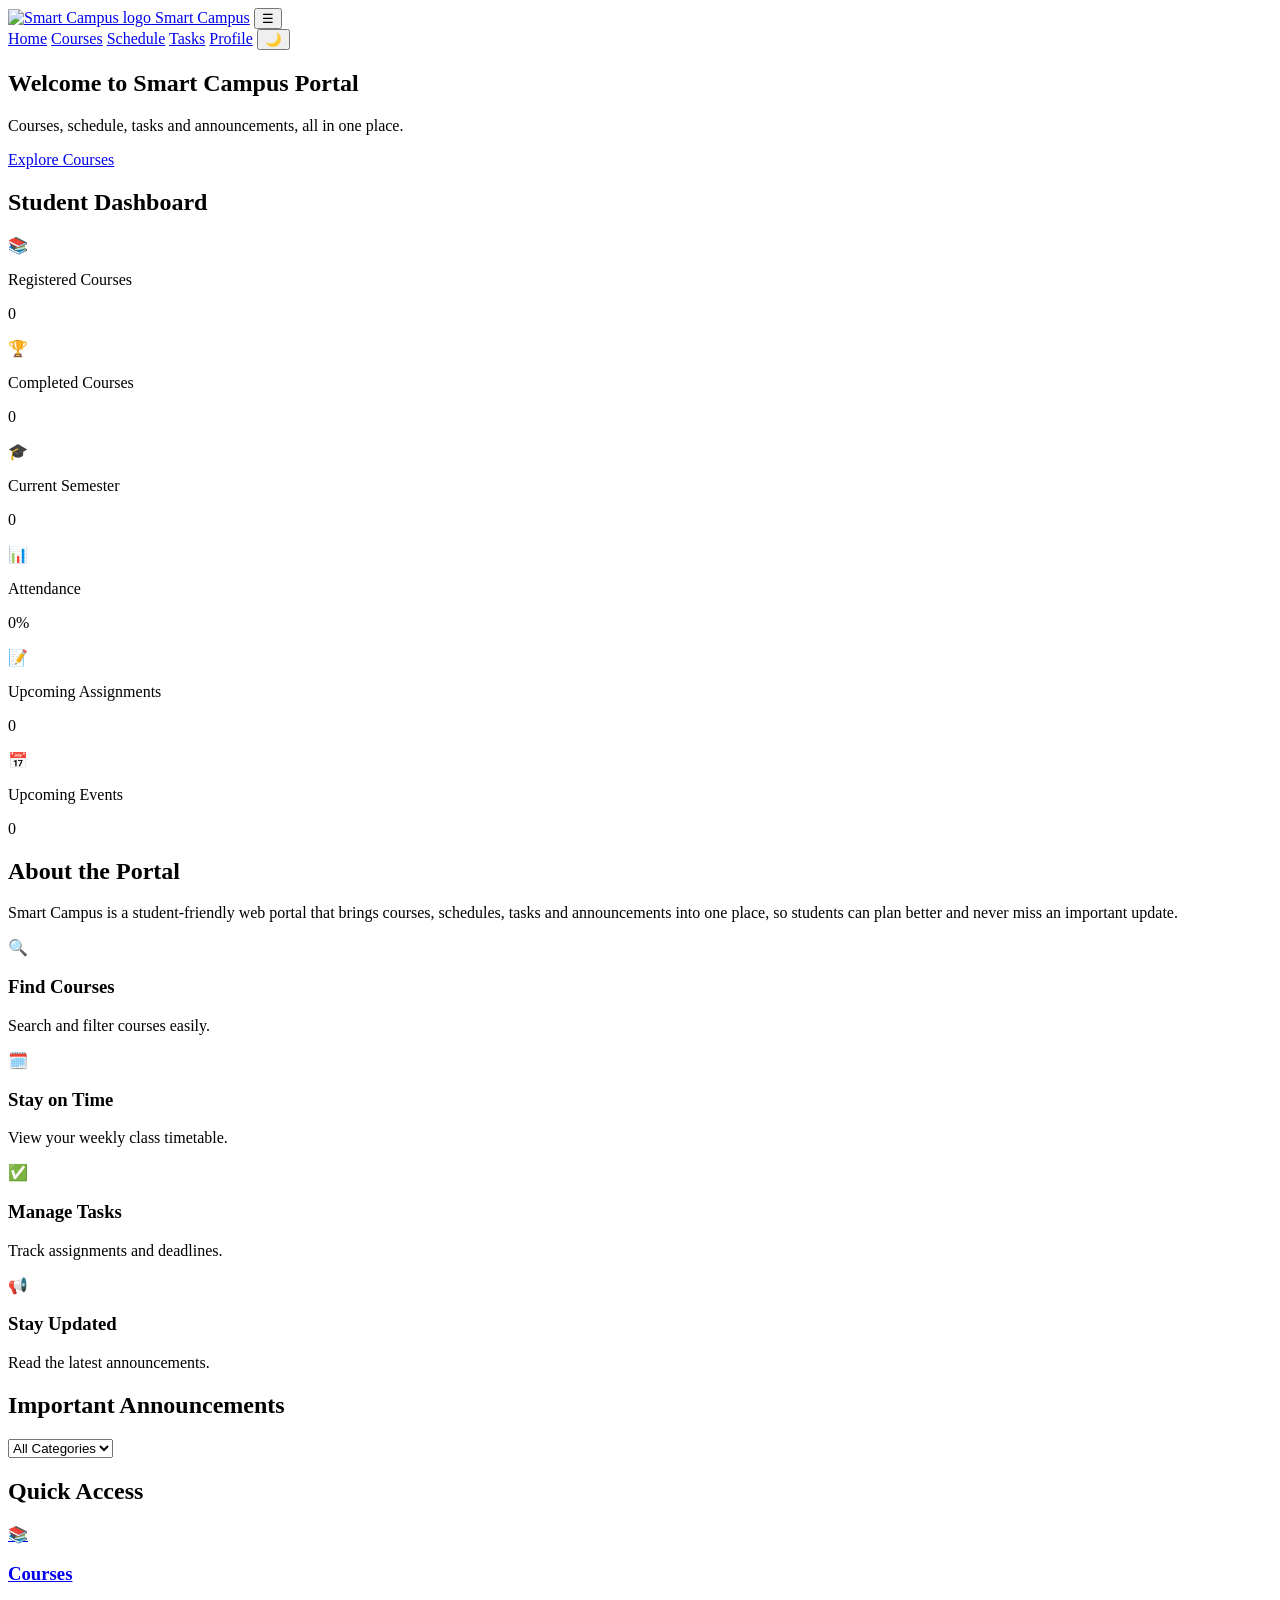
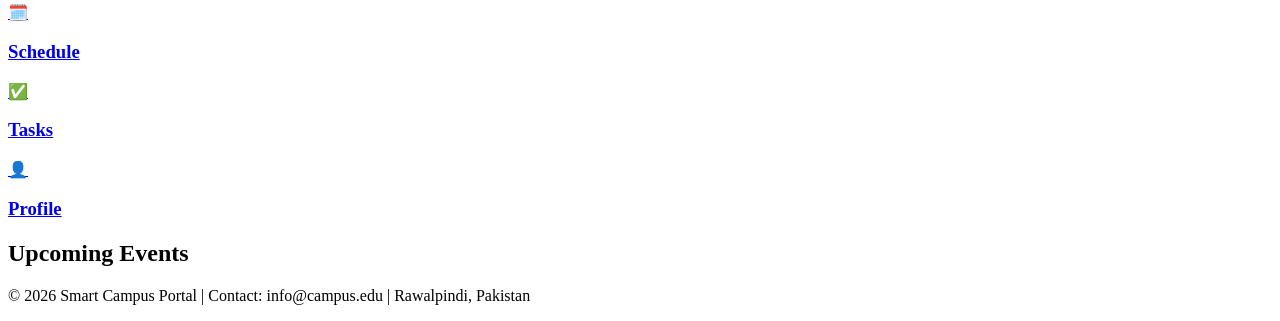
==== index.html @ 22254502 "Add files via upload" ====
<!DOCTYPE html>
<html lang="en">
<head>
  <meta charset="UTF-8">
  <meta name="viewport" content="width=device-width, initial-scale=1.0">
  <title>Smart Campus Student Portal</title>
  <link rel="stylesheet" href="css/style.css">
</head>
<body>

  <header class="site-header">
    <div class="container header-inner">
      <a href="index.html" class="logo"><img src="images/logo.svg" alt="Smart Campus logo"> Smart Campus</a>
      <button class="menu-toggle" id="menuToggle" aria-label="Toggle menu">☰</button>
      <nav class="nav" id="mainNav">
        <a href="index.html" class="active">Home</a>
        <a href="courses.html">Courses</a>
        <a href="schedule.html">Schedule</a>
        <a href="tasks.html">Tasks</a>
        <a href="profile.html">Profile</a>
        <button id="themeToggle" class="theme-btn">🌙</button>
      </nav>
    </div>
  </header>

  <main>
    <!-- Hero -->
    <section class="hero">
      <div class="shape s1"></div>
      <div class="shape s2"></div>
      <div class="shape s3"></div>
      <div class="shape s4"></div>
      <div class="container hero-content">
        <h1>Welcome to Smart Campus Portal</h1>
        <p>Courses, schedule, tasks and announcements, all in one place.</p>
        <a href="courses.html" class="btn">Explore Courses</a>
      </div>
    </section>

    <!-- Student Dashboard -->
    <section class="container section">
      <h2>Student Dashboard</h2>

      <!-- Registered student ka banner (JS se bharega) -->
      <div id="studentBanner"></div>

      <div class="grid dashboard-grid">
        <div class="card dashboard-card c1">
          <div class="dash-icon">📚</div>
          <p class="dash-label">Registered Courses</p>
          <p class="dash-number" id="dashRegistered">0</p>
        </div>
        <div class="card dashboard-card c2">
          <div class="dash-icon">🏆</div>
          <p class="dash-label">Completed Courses</p>
          <p class="dash-number" id="dashCompleted">0</p>
        </div>
        <div class="card dashboard-card c3">
          <div class="dash-icon">🎓</div>
          <p class="dash-label">Current Semester</p>
          <p class="dash-number" id="dashSemester">0</p>
        </div>
        <div class="card dashboard-card c4">
          <div class="dash-icon">📊</div>
          <p class="dash-label">Attendance</p>
          <p class="dash-number" id="dashAttendance">0%</p>
          <small id="dashAttendanceNote" class="muted"></small>
        </div>
        <div class="card dashboard-card c5">
          <div class="dash-icon">📝</div>
          <p class="dash-label">Upcoming Assignments</p>
          <p class="dash-number" id="dashAssignments">0</p>
        </div>
        <div class="card dashboard-card c6">
          <div class="dash-icon">📅</div>
          <p class="dash-label">Upcoming Events</p>
          <p class="dash-number" id="dashEvents">0</p>
        </div>
      </div>
    </section>

    
       <!-- About -->
    <section class="container section">
      <h2>About the Portal</h2>
      <p class="about-text">
        Smart Campus is a student-friendly web portal that brings courses,
        schedules, tasks and announcements into one place, so students can
        plan better and never miss an important update.
      </p>

      <div class="grid">
        <div class="card">🔍 <h3>Find Courses</h3><p>Search and filter courses easily.</p></div>
        <div class="card">🗓️ <h3>Stay on Time</h3><p>View your weekly class timetable.</p></div>
        <div class="card">✅ <h3>Manage Tasks</h3><p>Track assignments and deadlines.</p></div>
        <div class="card">📢 <h3>Stay Updated</h3><p>Read the latest announcements.</p></div>
      </div>
    </section>

    <!-- Announcements -->
    <section class="container section">
      <h2>Important Announcements</h2>

      <div class="filters">
        <select id="announcementFilter">
          <option value="all">All Categories</option>
          <option value="Academic">Academic</option>
          <option value="Examination">Examination</option>
          <option value="Event">Event</option>
          <option value="General">General</option>
        </select>
      </div>

      <p id="announcementMessage" class="muted"></p>
      <div id="announcementList" class="grid"></div>
    </section>

    <!-- Quick Access -->
    <section class="container section">
      <h2>Quick Access</h2>
      <div class="grid">
        <a href="courses.html" class="card">📚 <h3>Courses</h3></a>
        <a href="schedule.html" class="card">🗓️ <h3>Schedule</h3></a>
        <a href="tasks.html" class="card">✅ <h3>Tasks</h3></a>
        <a href="profile.html" class="card">👤 <h3>Profile</h3></a>
      </div>
    </section>

    <!-- Events -->
    <section class="container section">
      <h2>Upcoming Events</h2>
      <div id="eventList" class="grid"></div>
    </section>
  </main>

  <footer class="site-footer">
    <div class="container">
      <p>© 2026 Smart Campus Portal | Contact: info@campus.edu | Rawalpindi, Pakistan</p>
    </div>
  </footer>

  <script src="js/data.js"></script>
  <script src="js/main.js"></script>
</body>
</html>
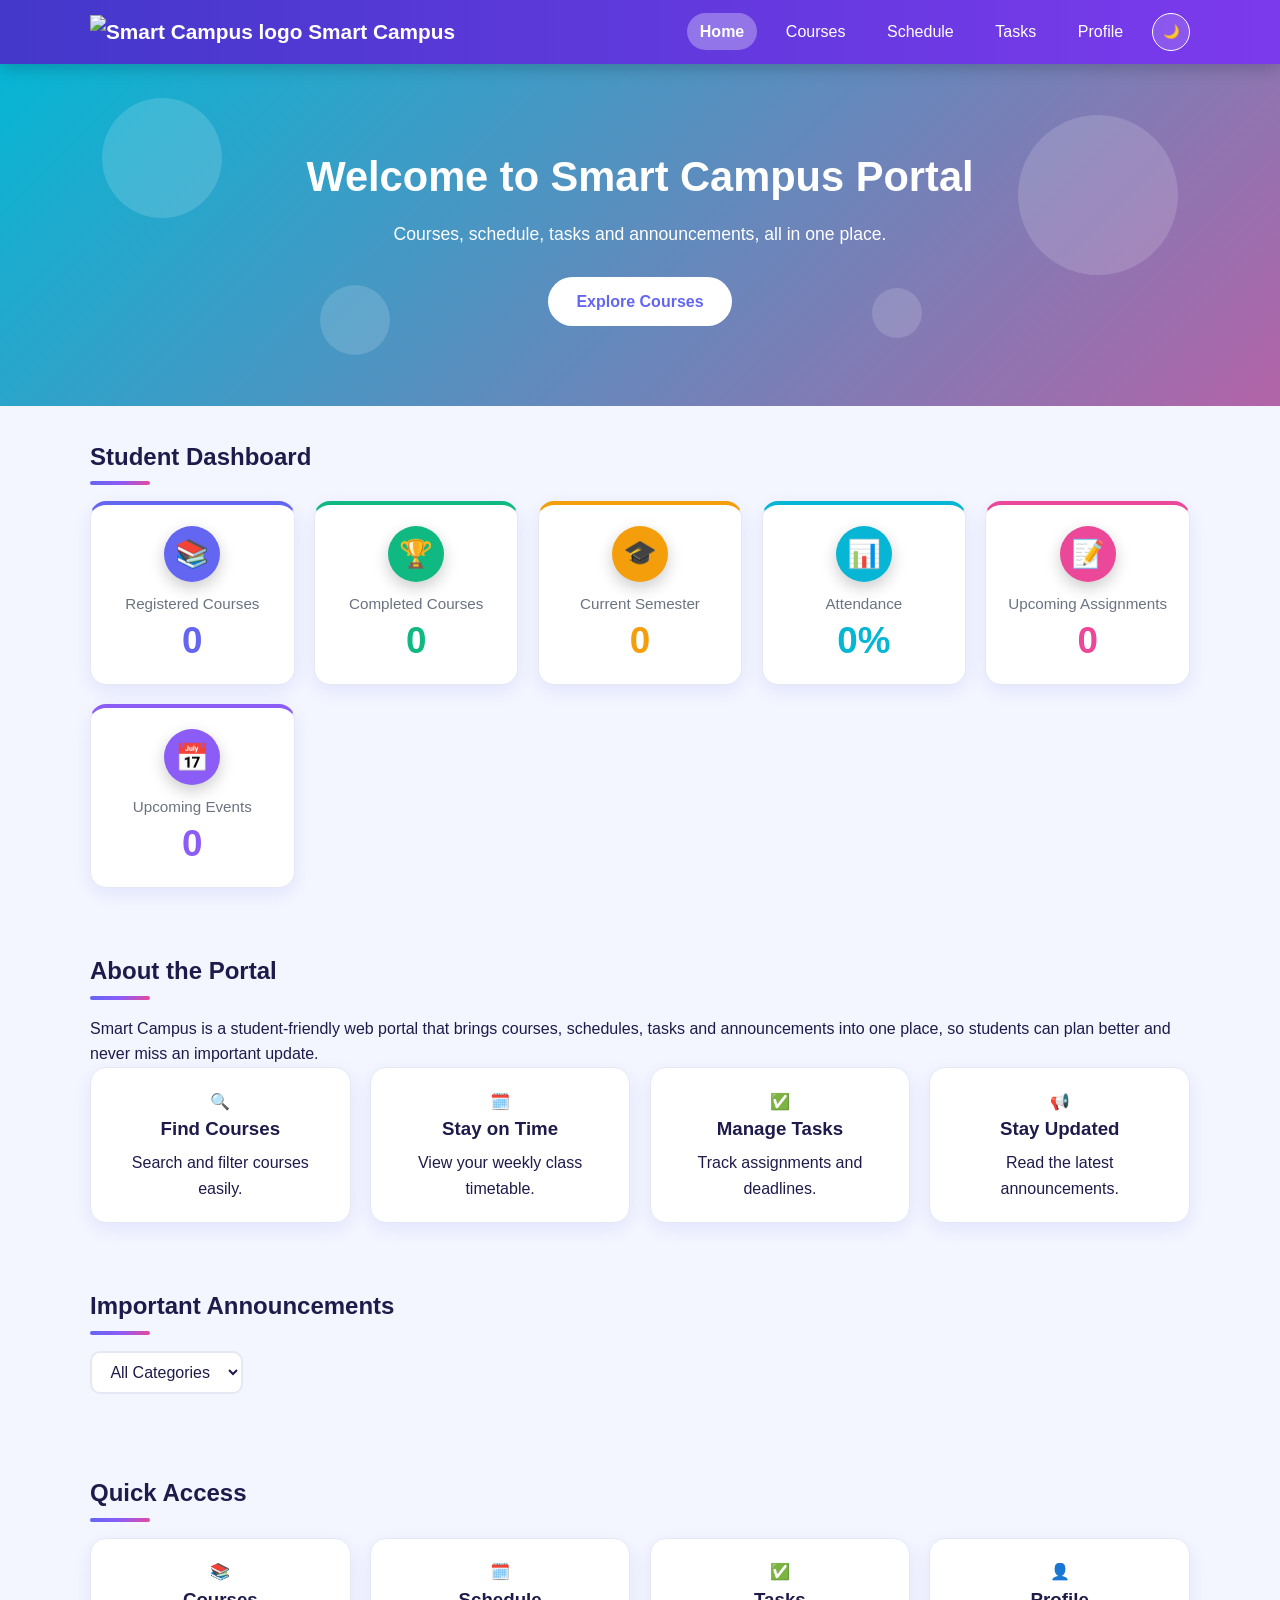
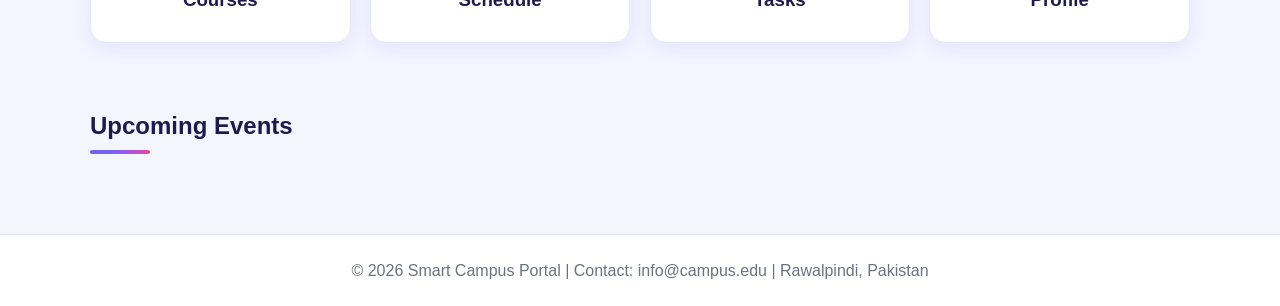
==== commit 02aecc61: "Update index.html" ====
--- a/index.html
+++ b/index.html
@@ -4,7 +4,7 @@
   <meta charset="UTF-8">
   <meta name="viewport" content="width=device-width, initial-scale=1.0">
   <title>Smart Campus Student Portal</title>
-  <link rel="stylesheet" href="css/style.css">
+  <link rel="stylesheet" href="style.css">
 </head>
 <body>
 
@@ -142,4 +142,4 @@
   <script src="js/data.js"></script>
   <script src="js/main.js"></script>
 </body>
-</html>+</html>
--- a/style.css
+++ b/style.css
@@ -0,0 +1,668 @@
+/* ===== 1. Variables ===== */
+:root {
+  --primary: #6366f1;
+  --primary-dark: #4338ca;
+  --secondary: #ec4899;
+  --grad: linear-gradient(135deg, #6366f1, #8b5cf6, #ec4899);
+  --bg: #f4f6ff;
+  --card-bg: #ffffff;
+  --text: #1e1b4b;
+  --muted: #6b7280;
+  --border: #e5e7f5;
+  --radius: 16px;
+  --shadow: 0 6px 20px rgba(99, 102, 241, 0.12);
+  --shadow-hover: 0 14px 30px rgba(99, 102, 241, 0.28);
+}
+
+body.dark {
+  --bg: #0f0e24;
+  --card-bg: #1b1a3a;
+  --text: #eef0ff;
+  --muted: #a1a6c9;
+  --border: #2d2b55;
+  --shadow: 0 6px 20px rgba(0, 0, 0, 0.4);
+  --shadow-hover: 0 14px 30px rgba(139, 92, 246, 0.35);
+}
+
+/* ===== 2. Animations ===== */
+@keyframes fadeUp {
+  from { opacity: 0; transform: translateY(24px); }
+  to   { opacity: 1; transform: translateY(0); }
+}
+
+@keyframes gradientMove {
+  0%   { background-position: 0% 50%; }
+  50%  { background-position: 100% 50%; }
+  100% { background-position: 0% 50%; }
+}
+
+@keyframes float {
+  0%, 100% { transform: translateY(0) rotate(0deg); }
+  50%      { transform: translateY(-30px) rotate(15deg); }
+}
+
+@keyframes bob {
+  0%, 100% { transform: translateY(0); }
+  50%      { transform: translateY(-6px); }
+}
+
+@keyframes pulse {
+  0%   { box-shadow: 0 0 0 0 rgba(255, 255, 255, 0.6); }
+  70%  { box-shadow: 0 0 0 16px rgba(255, 255, 255, 0); }
+  100% { box-shadow: 0 0 0 0 rgba(255, 255, 255, 0); }
+}
+
+/* ===== 3. Reset + base ===== */
+* {
+  margin: 0;
+  padding: 0;
+  box-sizing: border-box;
+}
+
+body {
+  font-family: "Segoe UI", Arial, sans-serif;
+  background: var(--bg);
+  color: var(--text);
+  line-height: 1.6;
+  transition: background 0.3s, color 0.3s;
+}
+
+a { text-decoration: none; color: inherit; }
+
+/* ===== 4. Layout ===== */
+.container {
+  width: 90%;
+  max-width: 1100px;
+  margin: 0 auto;
+}
+
+.section {
+  padding: 2rem 0;
+  animation: fadeUp 0.7s ease both;
+}
+
+.section h2 { margin-bottom: 1rem; }
+
+/* Heading ke neeche gradient line */
+.section h2::after {
+  content: "";
+  display: block;
+  width: 60px;
+  height: 4px;
+  border-radius: 4px;
+  background: var(--grad);
+  margin-top: 0.3rem;
+}
+
+.grid {
+  display: grid;
+  grid-template-columns: repeat(auto-fit, minmax(220px, 1fr));
+  gap: 1.2rem;
+}
+
+/* ===== 5. Header + Navbar ===== */
+.site-header {
+  background: linear-gradient(90deg, #4338ca, #7c3aed, #db2777);
+  background-size: 200% 200%;
+  animation: gradientMove 10s ease infinite;
+  color: #fff;
+  position: sticky;
+  top: 0;
+  z-index: 100;
+  box-shadow: 0 4px 16px rgba(0, 0, 0, 0.2);
+}
+
+.header-inner {
+  display: flex;
+  justify-content: space-between;
+  align-items: center;
+  padding: 0.8rem 0;
+}
+
+.logo { font-size: 1.3rem; font-weight: bold; }
+
+.nav {
+  display: flex;
+  align-items: center;
+  gap: 1rem;
+}
+
+.nav a {
+  padding: 0.35rem 0.8rem;
+  border-radius: 20px;
+  transition: background 0.3s, transform 0.3s;
+}
+
+.nav a:hover { background: rgba(255, 255, 255, 0.25); transform: translateY(-2px); }
+.nav a.active { background: rgba(255, 255, 255, 0.3); font-weight: bold; }
+
+.theme-btn {
+  background: rgba(255, 255, 255, 0.15);
+  border: 1px solid #fff;
+  color: #fff;
+  border-radius: 50%;
+  width: 38px;
+  height: 38px;
+  cursor: pointer;
+  transition: transform 0.4s;
+}
+.theme-btn:hover { transform: rotate(360deg) scale(1.1); }
+
+.menu-toggle {
+  display: none;
+  background: none;
+  border: none;
+  color: #fff;
+  font-size: 1.6rem;
+  cursor: pointer;
+}
+
+/* ===== 6. Hero ===== */
+.hero {
+  position: relative;
+  overflow: hidden;
+  background: linear-gradient(-45deg, #6366f1, #8b5cf6, #ec4899, #06b6d4);
+  background-size: 400% 400%;
+  animation: gradientMove 14s ease infinite;
+  color: #fff;
+  text-align: center;
+  padding: 5rem 0;
+}
+
+.hero-content { position: relative; z-index: 1; }
+.hero h1 { font-size: 2.6rem; margin-bottom: 0.6rem; animation: fadeUp 0.9s ease both; }
+.hero p  { margin-bottom: 1.8rem; font-size: 1.1rem; animation: fadeUp 1.1s ease both; }
+.hero .btn { animation: pulse 2.2s infinite; }
+
+/* Tairti hui shapes */
+.shape {
+  position: absolute;
+  border-radius: 50%;
+  background: rgba(255, 255, 255, 0.15);
+  animation: float 8s ease-in-out infinite;
+}
+.s1 { width: 120px; height: 120px; top: 10%;    left: 8%; }
+.s2 { width: 70px;  height: 70px;  bottom: 15%; left: 25%; animation-delay: 2s; }
+.s3 { width: 160px; height: 160px; top: 15%;    right: 8%; animation-delay: 1s; }
+.s4 { width: 50px;  height: 50px;  bottom: 20%; right: 28%; animation-delay: 3s; }
+
+/* ===== 7. Buttons ===== */
+.btn {
+  display: inline-block;
+  background: #fff;
+  color: var(--primary);
+  padding: 0.75rem 1.8rem;
+  border: none;
+  border-radius: 30px;
+  font-weight: bold;
+  cursor: pointer;
+  transition: transform 0.25s, box-shadow 0.25s;
+}
+.btn:hover { transform: translateY(-3px) scale(1.05); }
+
+.btn-primary {
+  background: var(--grad);
+  background-size: 200% 200%;
+  color: #fff;
+}
+.btn-primary:hover {
+  animation: gradientMove 2s ease infinite;
+  box-shadow: 0 8px 20px rgba(139, 92, 246, 0.4);
+}
+
+/* ===== 8. Cards ===== */
+.card {
+  position: relative;
+  overflow: hidden;
+  background: var(--card-bg);
+  border: 1px solid var(--border);
+  border-radius: var(--radius);
+  box-shadow: var(--shadow);
+  padding: 1.3rem;
+  text-align: center;
+  transition: transform 0.3s, box-shadow 0.3s;
+  animation: fadeUp 0.6s ease both;
+}
+
+.card::before {
+  content: "";
+  position: absolute;
+  top: 0;
+  left: 0;
+  width: 100%;
+  height: 4px;
+  background: var(--grad);
+  transform: scaleX(0);
+  transform-origin: left;
+  transition: transform 0.4s;
+}
+
+.card:hover { transform: translateY(-8px); box-shadow: var(--shadow-hover); }
+.card:hover::before { transform: scaleX(1); }
+.card h3 { margin-bottom: 0.4rem; }
+
+/* Cards ek ek karke aayein */
+.grid > .card:nth-child(1) { animation-delay: 0.05s; }
+.grid > .card:nth-child(2) { animation-delay: 0.15s; }
+.grid > .card:nth-child(3) { animation-delay: 0.25s; }
+.grid > .card:nth-child(4) { animation-delay: 0.35s; }
+.grid > .card:nth-child(5) { animation-delay: 0.45s; }
+.grid > .card:nth-child(6) { animation-delay: 0.55s; }
+.grid > .card:nth-child(7) { animation-delay: 0.65s; }
+.grid > .card:nth-child(8) { animation-delay: 0.75s; }
+
+/* ===== 9. Footer ===== */
+.site-footer {
+  background: var(--card-bg);
+  border-top: 1px solid var(--border);
+  text-align: center;
+  padding: 1.4rem 0;
+  color: var(--muted);
+  margin-top: 2rem;
+}
+
+/* ===== 10. Badge + muted ===== */
+.badge {
+  display: inline-block;
+  background: var(--grad);
+  color: #fff;
+  font-size: 0.75rem;
+  padding: 0.15rem 0.8rem;
+  border-radius: 20px;
+  margin-bottom: 0.6rem;
+}
+
+.muted { color: var(--muted); }
+
+/* ===== 11. Dashboard ===== */
+.dashboard-grid {
+  grid-template-columns: repeat(auto-fit, minmax(170px, 1fr));
+}
+
+.dashboard-card {
+  --accent: #6366f1;
+  border-top: 4px solid var(--accent);
+}
+.c1 { --accent: #6366f1; }
+.c2 { --accent: #10b981; }
+.c3 { --accent: #f59e0b; }
+.c4 { --accent: #06b6d4; }
+.c5 { --accent: #ec4899; }
+.c6 { --accent: #8b5cf6; }
+
+.dash-icon {
+  width: 56px;
+  height: 56px;
+  margin: 0 auto 0.6rem;
+  border-radius: 50%;
+  display: grid;
+  place-items: center;
+  font-size: 1.7rem;
+  background: var(--accent);
+  box-shadow: 0 6px 16px rgba(0, 0, 0, 0.2);
+  animation: bob 3s ease-in-out infinite;
+}
+
+.dash-label {
+  color: var(--muted);
+  font-size: 0.95rem;
+  margin-bottom: 0.2rem;
+}
+
+.dash-number {
+  font-size: 2.3rem;
+  font-weight: bold;
+  color: var(--accent);
+  line-height: 1.2;
+}
+
+/* ===== 12. Student banner + cards ===== */
+.student-banner {
+  display: flex;
+  align-items: center;
+  gap: 1rem;
+  flex-wrap: wrap;
+  background: var(--card-bg);
+  border: 1px solid var(--border);
+  border-left: 6px solid var(--secondary);
+  border-radius: var(--radius);
+  box-shadow: var(--shadow);
+  padding: 1.2rem;
+  margin-bottom: 1.2rem;
+  animation: fadeUp 0.6s ease both;
+}
+
+.student-banner a { color: var(--primary); font-weight: bold; text-decoration: underline; }
+
+.avatar {
+  width: 56px;
+  height: 56px;
+  border-radius: 50%;
+  background: var(--grad);
+  color: #fff;
+  display: grid;
+  place-items: center;
+  font-size: 1.5rem;
+  font-weight: bold;
+  flex-shrink: 0;
+}
+
+.student-card {
+  display: flex;
+  align-items: center;
+  gap: 1rem;
+  text-align: left;
+}
+.student-card p { font-size: 0.9rem; }
+
+/* ===== 13. Filters ===== */
+.filters {
+  display: flex;
+  flex-wrap: wrap;
+  gap: 0.8rem;
+  margin-bottom: 1rem;
+}
+
+.filters input,
+.filters select {
+  padding: 0.65rem 0.9rem;
+  border: 2px solid var(--border);
+  border-radius: 10px;
+  background: var(--card-bg);
+  color: var(--text);
+  font-size: 1rem;
+  transition: border-color 0.3s;
+}
+
+.filters input:focus,
+.filters select:focus { outline: none; border-color: var(--primary); }
+
+.filters input { flex: 1; min-width: 220px; }
+
+/* ===== 14. Courses ===== */
+.course-card { text-align: left; }
+.course-card p { margin-bottom: 0.2rem; }
+
+.status-completed  { background: #16a34a; }
+.status-registered { background: #2563eb; }
+.status-pending    { background: #d97706; }
+
+/* ===== 15. Schedule table ===== */
+.schedule-table {
+  width: 100%;
+  border-collapse: collapse;
+  background: var(--card-bg);
+  border-radius: var(--radius);
+  overflow: hidden;
+  box-shadow: var(--shadow);
+}
+
+.schedule-table th {
+  background: var(--grad);
+  color: #fff;
+  text-align: left;
+  padding: 0.9rem;
+}
+
+.schedule-table td {
+  padding: 0.9rem;
+  border-bottom: 1px solid var(--border);
+}
+
+.schedule-table tbody tr { transition: background 0.3s, transform 0.3s; }
+.schedule-table tbody tr:hover { background: var(--bg); transform: scale(1.01); }
+
+/* ===== 16. Task manager ===== */
+.task-form {
+  display: flex;
+  flex-wrap: wrap;
+  gap: 0.8rem;
+  margin-bottom: 1rem;
+}
+
+.task-form input,
+.task-form select {
+  padding: 0.65rem 0.9rem;
+  border: 2px solid var(--border);
+  border-radius: 10px;
+  background: var(--card-bg);
+  color: var(--text);
+  font-size: 1rem;
+}
+
+.task-form input:focus,
+.task-form select:focus { outline: none; border-color: var(--primary); }
+
+.task-form input[type="text"] { flex: 1; min-width: 200px; }
+
+.message {
+  min-height: 1.5rem;
+  margin-bottom: 0.5rem;
+  font-weight: bold;
+}
+.message.success { color: #16a34a; }
+.message.error   { color: #dc2626; }
+
+.task-list { list-style: none; margin-top: 1rem; }
+
+.task-item {
+  display: flex;
+  justify-content: space-between;
+  align-items: center;
+  flex-wrap: wrap;
+  gap: 0.8rem;
+  background: var(--card-bg);
+  border: 1px solid var(--border);
+  border-left: 6px solid var(--muted);
+  border-radius: var(--radius);
+  box-shadow: var(--shadow);
+  padding: 1rem;
+  margin-bottom: 0.8rem;
+  transition: transform 0.3s, box-shadow 0.3s;
+  animation: fadeUp 0.5s ease both;
+}
+.task-item:hover { transform: translateX(6px); box-shadow: var(--shadow-hover); }
+
+.task-info { display: flex; flex-direction: column; }
+.task-info small { color: var(--muted); }
+
+.priority-high   { border-left-color: #dc2626; }
+.priority-medium { border-left-color: #d97706; }
+.priority-low    { border-left-color: #16a34a; }
+
+.task-item.completed { opacity: 0.6; }
+.task-item.completed .task-info strong { text-decoration: line-through; }
+
+.task-actions { display: flex; gap: 0.5rem; }
+
+.btn-small {
+  border: none;
+  border-radius: 20px;
+  padding: 0.4rem 1rem;
+  color: #fff;
+  cursor: pointer;
+  transition: transform 0.2s, opacity 0.2s;
+}
+.btn-done   { background: #2563eb; }
+.btn-delete { background: #dc2626; }
+.btn-small:hover { opacity: 0.9; transform: scale(1.08); }
+
+/* ===== 17. Registration form ===== */
+.form-card {
+  background: var(--card-bg);
+  border: 1px solid var(--border);
+  border-radius: var(--radius);
+  box-shadow: var(--shadow);
+  padding: 1.6rem;
+  max-width: 600px;
+  margin: 0 auto;
+  animation: fadeUp 0.7s ease both;
+}
+
+.form-group { margin-bottom: 1rem; }
+
+.form-group label {
+  display: block;
+  font-weight: bold;
+  margin-bottom: 0.3rem;
+}
+
+.form-group input,
+.form-group select {
+  width: 100%;
+  padding: 0.7rem 0.9rem;
+  border: 2px solid var(--border);
+  border-radius: 10px;
+  background: var(--bg);
+  color: var(--text);
+  font-size: 1rem;
+  transition: border-color 0.3s, box-shadow 0.3s;
+}
+
+.form-group input:focus,
+.form-group select:focus {
+  outline: none;
+  border-color: var(--primary);
+  box-shadow: 0 0 0 4px rgba(99, 102, 241, 0.2);
+}
+
+.form-group input.invalid,
+.form-group select.invalid { border-color: #dc2626; }
+
+.form-group input.valid,
+.form-group select.valid { border-color: #16a34a; }
+
+.error {
+  display: block;
+  color: #dc2626;
+  font-size: 0.85rem;
+  min-height: 1.1rem;
+  margin-top: 0.25rem;
+}
+
+.form-card .btn-primary {
+  width: 100%;
+  padding: 0.85rem;
+  border: none;
+  font-size: 1rem;
+}
+
+/* ===== 18. Responsive ===== */
+@media (max-width: 768px) {
+  .menu-toggle { display: block; }
+
+  .nav {
+    display: none;
+    flex-direction: column;
+    position: absolute;
+    top: 100%;
+    left: 0;
+    width: 100%;
+    background: var(--primary-dark);
+    padding: 1rem;
+  }
+
+  .nav.open { display: flex; }
+
+  .hero { padding: 3.5rem 0; }
+  .hero h1 { font-size: 1.7rem; }
+
+  /* Schedule table ko cards bana do */
+  .schedule-table thead { display: none; }
+
+  .schedule-table,
+  .schedule-table tbody,
+  .schedule-table tr,
+  .schedule-table td { display: block; width: 100%; }
+
+  .schedule-table tr {
+    margin-bottom: 1rem;
+    border: 1px solid var(--border);
+    border-radius: var(--radius);
+    background: var(--card-bg);
+  }
+
+  .schedule-table td {
+    display: flex;
+    justify-content: space-between;
+    gap: 1rem;
+    text-align: right;
+  }
+
+  .schedule-table td::before {
+    content: attr(data-label);
+    font-weight: bold;
+    color: var(--muted);
+    text-align: left;
+  }
+}
+
+/* Jin ko animation se takleef ho unke liye band */
+@media (prefers-reduced-motion: reduce) {
+  * { animation: none !important; transition: none !important; }
+}
+/* ===== Har page ka animated banner ===== */
+.page-banner {
+  position: relative;
+  overflow: hidden;
+  background: linear-gradient(-45deg, #6366f1, #8b5cf6, #ec4899, #06b6d4);
+  background-size: 400% 400%;
+  animation: gradientMove 14s ease infinite;
+  color: #fff;
+  text-align: center;
+  padding: 2.8rem 0;
+}
+
+.banner-content { position: relative; z-index: 1; }
+.page-banner h1 { font-size: 2.1rem; animation: fadeUp 0.8s ease both; }
+.page-banner p  { opacity: 0.95; animation: fadeUp 1s ease both; }
+
+/* ===== Extra animations ===== */
+@keyframes slideInLeft {
+  from { opacity: 0; transform: translateX(-40px); }
+  to   { opacity: 1; transform: translateX(0); }
+}
+
+/* Schedule rows ek ek karke aayein */
+.schedule-table tbody tr { animation: slideInLeft 0.6s ease both; }
+.schedule-table tbody tr:nth-child(1) { animation-delay: 0.05s; }
+.schedule-table tbody tr:nth-child(2) { animation-delay: 0.15s; }
+.schedule-table tbody tr:nth-child(3) { animation-delay: 0.25s; }
+.schedule-table tbody tr:nth-child(4) { animation-delay: 0.35s; }
+.schedule-table tbody tr:nth-child(5) { animation-delay: 0.45s; }
+.schedule-table tbody tr:nth-child(6) { animation-delay: 0.55s; }
+.schedule-table tbody tr:nth-child(7) { animation-delay: 0.65s; }
+.schedule-table tbody tr:nth-child(8) { animation-delay: 0.75s; }
+
+/* Form ki fields ek ek karke aayein */
+.form-group { animation: fadeUp 0.6s ease both; }
+.form-group:nth-child(1) { animation-delay: 0.05s; }
+.form-group:nth-child(2) { animation-delay: 0.12s; }
+.form-group:nth-child(3) { animation-delay: 0.19s; }
+.form-group:nth-child(4) { animation-delay: 0.26s; }
+.form-group:nth-child(5) { animation-delay: 0.33s; }
+.form-group:nth-child(6) { animation-delay: 0.40s; }
+.form-group:nth-child(7) { animation-delay: 0.47s; }
+.form-group:nth-child(8) { animation-delay: 0.54s; }
+
+/* Filters aur task form */
+.filters, .task-form { animation: fadeUp 0.7s ease both; }
+
+/* Logo aur badge */
+.logo { display: inline-block; transition: transform 0.3s; }
+.logo:hover { transform: scale(1.08) rotate(-2deg); }
+.badge { animation: bob 3s ease-in-out infinite; }
+
+/* Scroll karne par sections ubhar kar aayein */
+.reveal {
+  opacity: 0;
+  transform: translateY(35px);
+  transition: opacity 0.8s ease, transform 0.8s ease;
+}
+.reveal.visible { opacity: 1; transform: translateY(0); }
+.section.reveal { animation: none; }
+
+@media (max-width: 768px) {
+  .page-banner { padding: 2rem 0; }
+  .page-banner h1 { font-size: 1.6rem; }
+}
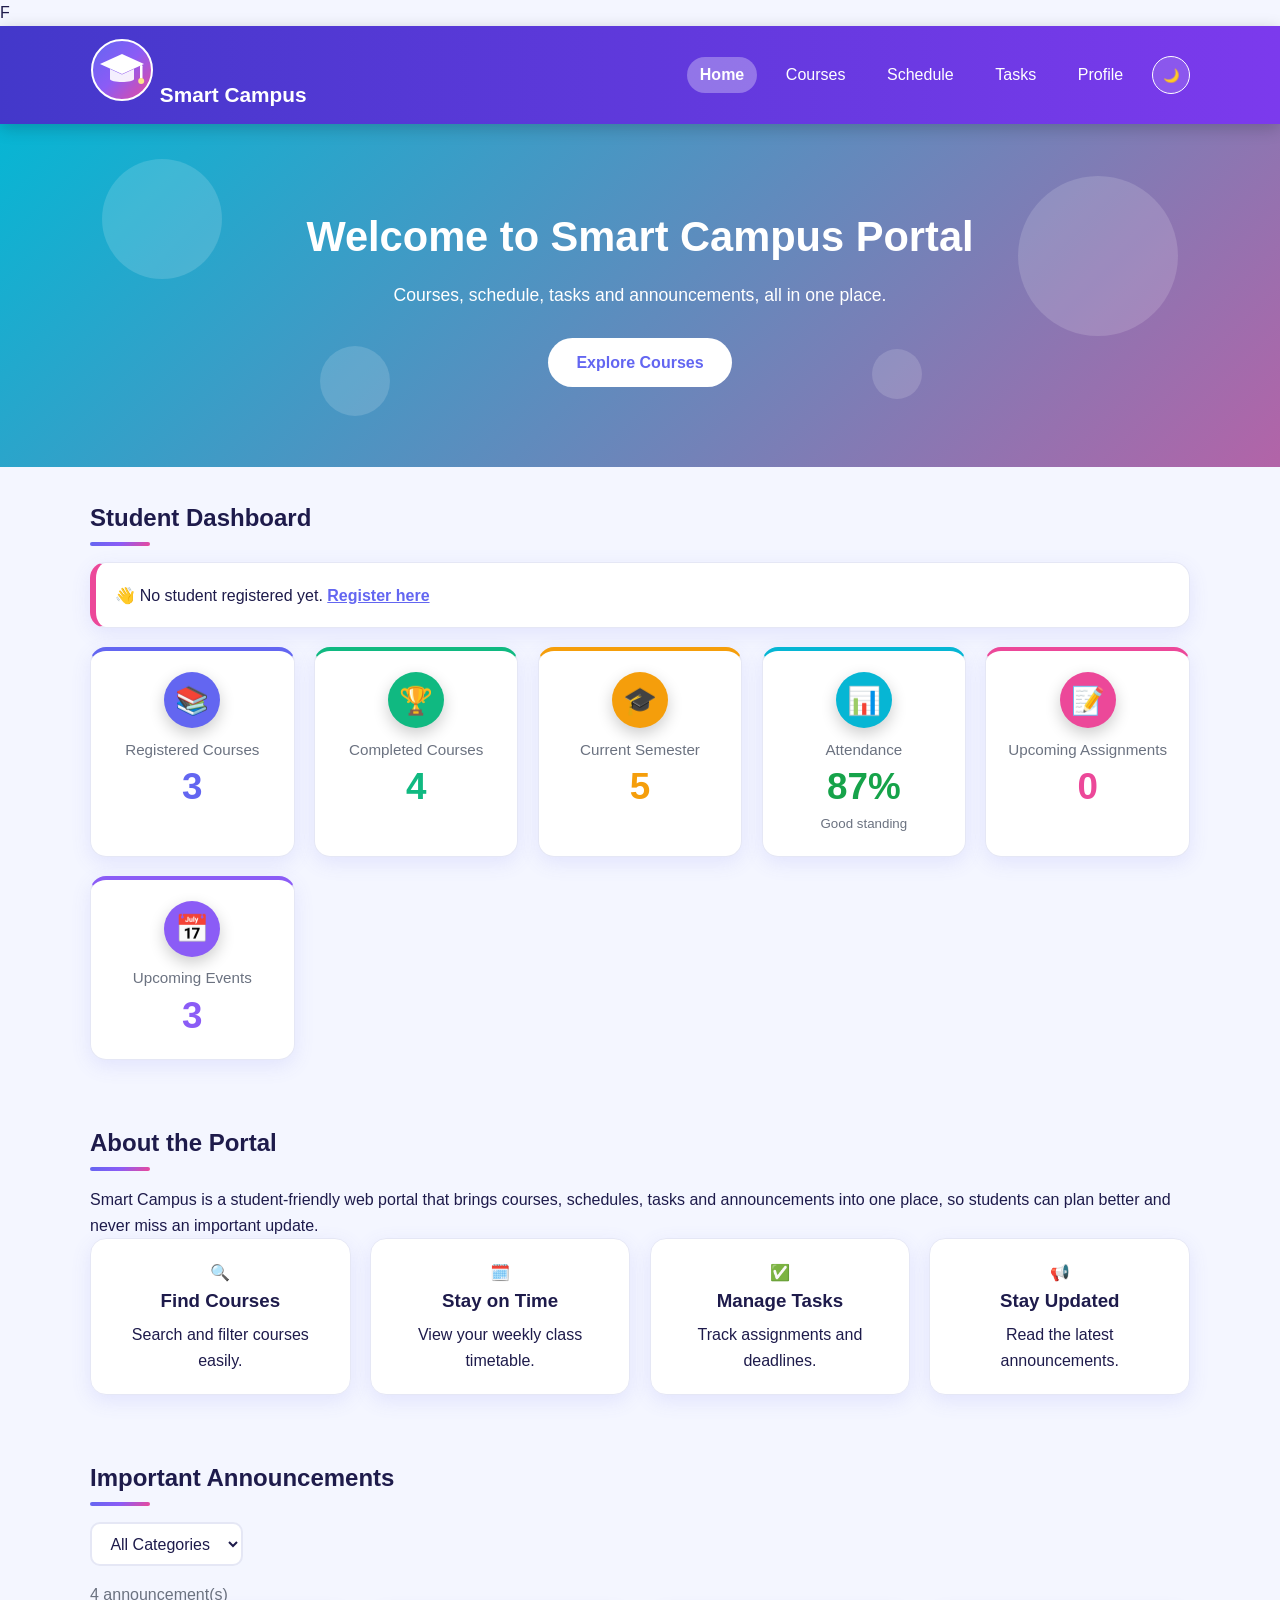
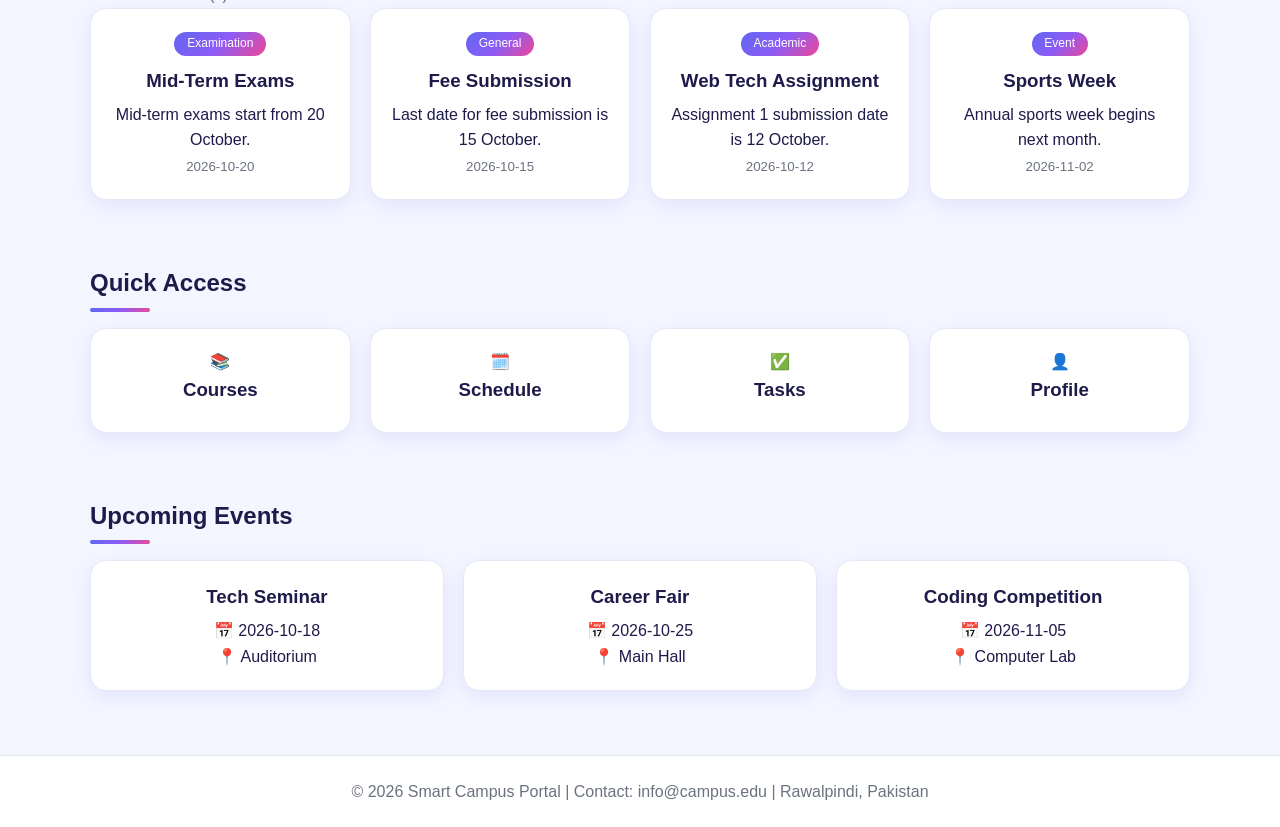
==== commit 337e2496: "Refactor index.html and link to CSS Updated HTML structure and linked CSS file." ====
--- a/index.html
+++ b/index.html
@@ -4,8 +4,8 @@
   <meta charset="UTF-8">
   <meta name="viewport" content="width=device-width, initial-scale=1.0">
   <title>Smart Campus Student Portal</title>
-  <link rel="stylesheet" href="style.css">
-</head>
+ <link rel="stylesheet" href="css/style.css">
+</head>F
 <body>
 
   <header class="site-header">
--- a/css/style.css
+++ b/css/style.css
@@ -0,0 +1,668 @@
+/* ===== 1. Variables ===== */
+:root {
+  --primary: #6366f1;
+  --primary-dark: #4338ca;
+  --secondary: #ec4899;
+  --grad: linear-gradient(135deg, #6366f1, #8b5cf6, #ec4899);
+  --bg: #f4f6ff;
+  --card-bg: #ffffff;
+  --text: #1e1b4b;
+  --muted: #6b7280;
+  --border: #e5e7f5;
+  --radius: 16px;
+  --shadow: 0 6px 20px rgba(99, 102, 241, 0.12);
+  --shadow-hover: 0 14px 30px rgba(99, 102, 241, 0.28);
+}
+
+body.dark {
+  --bg: #0f0e24;
+  --card-bg: #1b1a3a;
+  --text: #eef0ff;
+  --muted: #a1a6c9;
+  --border: #2d2b55;
+  --shadow: 0 6px 20px rgba(0, 0, 0, 0.4);
+  --shadow-hover: 0 14px 30px rgba(139, 92, 246, 0.35);
+}
+
+/* ===== 2. Animations ===== */
+@keyframes fadeUp {
+  from { opacity: 0; transform: translateY(24px); }
+  to   { opacity: 1; transform: translateY(0); }
+}
+
+@keyframes gradientMove {
+  0%   { background-position: 0% 50%; }
+  50%  { background-position: 100% 50%; }
+  100% { background-position: 0% 50%; }
+}
+
+@keyframes float {
+  0%, 100% { transform: translateY(0) rotate(0deg); }
+  50%      { transform: translateY(-30px) rotate(15deg); }
+}
+
+@keyframes bob {
+  0%, 100% { transform: translateY(0); }
+  50%      { transform: translateY(-6px); }
+}
+
+@keyframes pulse {
+  0%   { box-shadow: 0 0 0 0 rgba(255, 255, 255, 0.6); }
+  70%  { box-shadow: 0 0 0 16px rgba(255, 255, 255, 0); }
+  100% { box-shadow: 0 0 0 0 rgba(255, 255, 255, 0); }
+}
+
+/* ===== 3. Reset + base ===== */
+* {
+  margin: 0;
+  padding: 0;
+  box-sizing: border-box;
+}
+
+body {
+  font-family: "Segoe UI", Arial, sans-serif;
+  background: var(--bg);
+  color: var(--text);
+  line-height: 1.6;
+  transition: background 0.3s, color 0.3s;
+}
+
+a { text-decoration: none; color: inherit; }
+
+/* ===== 4. Layout ===== */
+.container {
+  width: 90%;
+  max-width: 1100px;
+  margin: 0 auto;
+}
+
+.section {
+  padding: 2rem 0;
+  animation: fadeUp 0.7s ease both;
+}
+
+.section h2 { margin-bottom: 1rem; }
+
+/* Heading ke neeche gradient line */
+.section h2::after {
+  content: "";
+  display: block;
+  width: 60px;
+  height: 4px;
+  border-radius: 4px;
+  background: var(--grad);
+  margin-top: 0.3rem;
+}
+
+.grid {
+  display: grid;
+  grid-template-columns: repeat(auto-fit, minmax(220px, 1fr));
+  gap: 1.2rem;
+}
+
+/* ===== 5. Header + Navbar ===== */
+.site-header {
+  background: linear-gradient(90deg, #4338ca, #7c3aed, #db2777);
+  background-size: 200% 200%;
+  animation: gradientMove 10s ease infinite;
+  color: #fff;
+  position: sticky;
+  top: 0;
+  z-index: 100;
+  box-shadow: 0 4px 16px rgba(0, 0, 0, 0.2);
+}
+
+.header-inner {
+  display: flex;
+  justify-content: space-between;
+  align-items: center;
+  padding: 0.8rem 0;
+}
+
+.logo { font-size: 1.3rem; font-weight: bold; }
+
+.nav {
+  display: flex;
+  align-items: center;
+  gap: 1rem;
+}
+
+.nav a {
+  padding: 0.35rem 0.8rem;
+  border-radius: 20px;
+  transition: background 0.3s, transform 0.3s;
+}
+
+.nav a:hover { background: rgba(255, 255, 255, 0.25); transform: translateY(-2px); }
+.nav a.active { background: rgba(255, 255, 255, 0.3); font-weight: bold; }
+
+.theme-btn {
+  background: rgba(255, 255, 255, 0.15);
+  border: 1px solid #fff;
+  color: #fff;
+  border-radius: 50%;
+  width: 38px;
+  height: 38px;
+  cursor: pointer;
+  transition: transform 0.4s;
+}
+.theme-btn:hover { transform: rotate(360deg) scale(1.1); }
+
+.menu-toggle {
+  display: none;
+  background: none;
+  border: none;
+  color: #fff;
+  font-size: 1.6rem;
+  cursor: pointer;
+}
+
+/* ===== 6. Hero ===== */
+.hero {
+  position: relative;
+  overflow: hidden;
+  background: linear-gradient(-45deg, #6366f1, #8b5cf6, #ec4899, #06b6d4);
+  background-size: 400% 400%;
+  animation: gradientMove 14s ease infinite;
+  color: #fff;
+  text-align: center;
+  padding: 5rem 0;
+}
+
+.hero-content { position: relative; z-index: 1; }
+.hero h1 { font-size: 2.6rem; margin-bottom: 0.6rem; animation: fadeUp 0.9s ease both; }
+.hero p  { margin-bottom: 1.8rem; font-size: 1.1rem; animation: fadeUp 1.1s ease both; }
+.hero .btn { animation: pulse 2.2s infinite; }
+
+/* Tairti hui shapes */
+.shape {
+  position: absolute;
+  border-radius: 50%;
+  background: rgba(255, 255, 255, 0.15);
+  animation: float 8s ease-in-out infinite;
+}
+.s1 { width: 120px; height: 120px; top: 10%;    left: 8%; }
+.s2 { width: 70px;  height: 70px;  bottom: 15%; left: 25%; animation-delay: 2s; }
+.s3 { width: 160px; height: 160px; top: 15%;    right: 8%; animation-delay: 1s; }
+.s4 { width: 50px;  height: 50px;  bottom: 20%; right: 28%; animation-delay: 3s; }
+
+/* ===== 7. Buttons ===== */
+.btn {
+  display: inline-block;
+  background: #fff;
+  color: var(--primary);
+  padding: 0.75rem 1.8rem;
+  border: none;
+  border-radius: 30px;
+  font-weight: bold;
+  cursor: pointer;
+  transition: transform 0.25s, box-shadow 0.25s;
+}
+.btn:hover { transform: translateY(-3px) scale(1.05); }
+
+.btn-primary {
+  background: var(--grad);
+  background-size: 200% 200%;
+  color: #fff;
+}
+.btn-primary:hover {
+  animation: gradientMove 2s ease infinite;
+  box-shadow: 0 8px 20px rgba(139, 92, 246, 0.4);
+}
+
+/* ===== 8. Cards ===== */
+.card {
+  position: relative;
+  overflow: hidden;
+  background: var(--card-bg);
+  border: 1px solid var(--border);
+  border-radius: var(--radius);
+  box-shadow: var(--shadow);
+  padding: 1.3rem;
+  text-align: center;
+  transition: transform 0.3s, box-shadow 0.3s;
+  animation: fadeUp 0.6s ease both;
+}
+
+.card::before {
+  content: "";
+  position: absolute;
+  top: 0;
+  left: 0;
+  width: 100%;
+  height: 4px;
+  background: var(--grad);
+  transform: scaleX(0);
+  transform-origin: left;
+  transition: transform 0.4s;
+}
+
+.card:hover { transform: translateY(-8px); box-shadow: var(--shadow-hover); }
+.card:hover::before { transform: scaleX(1); }
+.card h3 { margin-bottom: 0.4rem; }
+
+/* Cards ek ek karke aayein */
+.grid > .card:nth-child(1) { animation-delay: 0.05s; }
+.grid > .card:nth-child(2) { animation-delay: 0.15s; }
+.grid > .card:nth-child(3) { animation-delay: 0.25s; }
+.grid > .card:nth-child(4) { animation-delay: 0.35s; }
+.grid > .card:nth-child(5) { animation-delay: 0.45s; }
+.grid > .card:nth-child(6) { animation-delay: 0.55s; }
+.grid > .card:nth-child(7) { animation-delay: 0.65s; }
+.grid > .card:nth-child(8) { animation-delay: 0.75s; }
+
+/* ===== 9. Footer ===== */
+.site-footer {
+  background: var(--card-bg);
+  border-top: 1px solid var(--border);
+  text-align: center;
+  padding: 1.4rem 0;
+  color: var(--muted);
+  margin-top: 2rem;
+}
+
+/* ===== 10. Badge + muted ===== */
+.badge {
+  display: inline-block;
+  background: var(--grad);
+  color: #fff;
+  font-size: 0.75rem;
+  padding: 0.15rem 0.8rem;
+  border-radius: 20px;
+  margin-bottom: 0.6rem;
+}
+
+.muted { color: var(--muted); }
+
+/* ===== 11. Dashboard ===== */
+.dashboard-grid {
+  grid-template-columns: repeat(auto-fit, minmax(170px, 1fr));
+}
+
+.dashboard-card {
+  --accent: #6366f1;
+  border-top: 4px solid var(--accent);
+}
+.c1 { --accent: #6366f1; }
+.c2 { --accent: #10b981; }
+.c3 { --accent: #f59e0b; }
+.c4 { --accent: #06b6d4; }
+.c5 { --accent: #ec4899; }
+.c6 { --accent: #8b5cf6; }
+
+.dash-icon {
+  width: 56px;
+  height: 56px;
+  margin: 0 auto 0.6rem;
+  border-radius: 50%;
+  display: grid;
+  place-items: center;
+  font-size: 1.7rem;
+  background: var(--accent);
+  box-shadow: 0 6px 16px rgba(0, 0, 0, 0.2);
+  animation: bob 3s ease-in-out infinite;
+}
+
+.dash-label {
+  color: var(--muted);
+  font-size: 0.95rem;
+  margin-bottom: 0.2rem;
+}
+
+.dash-number {
+  font-size: 2.3rem;
+  font-weight: bold;
+  color: var(--accent);
+  line-height: 1.2;
+}
+
+/* ===== 12. Student banner + cards ===== */
+.student-banner {
+  display: flex;
+  align-items: center;
+  gap: 1rem;
+  flex-wrap: wrap;
+  background: var(--card-bg);
+  border: 1px solid var(--border);
+  border-left: 6px solid var(--secondary);
+  border-radius: var(--radius);
+  box-shadow: var(--shadow);
+  padding: 1.2rem;
+  margin-bottom: 1.2rem;
+  animation: fadeUp 0.6s ease both;
+}
+
+.student-banner a { color: var(--primary); font-weight: bold; text-decoration: underline; }
+
+.avatar {
+  width: 56px;
+  height: 56px;
+  border-radius: 50%;
+  background: var(--grad);
+  color: #fff;
+  display: grid;
+  place-items: center;
+  font-size: 1.5rem;
+  font-weight: bold;
+  flex-shrink: 0;
+}
+
+.student-card {
+  display: flex;
+  align-items: center;
+  gap: 1rem;
+  text-align: left;
+}
+.student-card p { font-size: 0.9rem; }
+
+/* ===== 13. Filters ===== */
+.filters {
+  display: flex;
+  flex-wrap: wrap;
+  gap: 0.8rem;
+  margin-bottom: 1rem;
+}
+
+.filters input,
+.filters select {
+  padding: 0.65rem 0.9rem;
+  border: 2px solid var(--border);
+  border-radius: 10px;
+  background: var(--card-bg);
+  color: var(--text);
+  font-size: 1rem;
+  transition: border-color 0.3s;
+}
+
+.filters input:focus,
+.filters select:focus { outline: none; border-color: var(--primary); }
+
+.filters input { flex: 1; min-width: 220px; }
+
+/* ===== 14. Courses ===== */
+.course-card { text-align: left; }
+.course-card p { margin-bottom: 0.2rem; }
+
+.status-completed  { background: #16a34a; }
+.status-registered { background: #2563eb; }
+.status-pending    { background: #d97706; }
+
+/* ===== 15. Schedule table ===== */
+.schedule-table {
+  width: 100%;
+  border-collapse: collapse;
+  background: var(--card-bg);
+  border-radius: var(--radius);
+  overflow: hidden;
+  box-shadow: var(--shadow);
+}
+
+.schedule-table th {
+  background: var(--grad);
+  color: #fff;
+  text-align: left;
+  padding: 0.9rem;
+}
+
+.schedule-table td {
+  padding: 0.9rem;
+  border-bottom: 1px solid var(--border);
+}
+
+.schedule-table tbody tr { transition: background 0.3s, transform 0.3s; }
+.schedule-table tbody tr:hover { background: var(--bg); transform: scale(1.01); }
+
+/* ===== 16. Task manager ===== */
+.task-form {
+  display: flex;
+  flex-wrap: wrap;
+  gap: 0.8rem;
+  margin-bottom: 1rem;
+}
+
+.task-form input,
+.task-form select {
+  padding: 0.65rem 0.9rem;
+  border: 2px solid var(--border);
+  border-radius: 10px;
+  background: var(--card-bg);
+  color: var(--text);
+  font-size: 1rem;
+}
+
+.task-form input:focus,
+.task-form select:focus { outline: none; border-color: var(--primary); }
+
+.task-form input[type="text"] { flex: 1; min-width: 200px; }
+
+.message {
+  min-height: 1.5rem;
+  margin-bottom: 0.5rem;
+  font-weight: bold;
+}
+.message.success { color: #16a34a; }
+.message.error   { color: #dc2626; }
+
+.task-list { list-style: none; margin-top: 1rem; }
+
+.task-item {
+  display: flex;
+  justify-content: space-between;
+  align-items: center;
+  flex-wrap: wrap;
+  gap: 0.8rem;
+  background: var(--card-bg);
+  border: 1px solid var(--border);
+  border-left: 6px solid var(--muted);
+  border-radius: var(--radius);
+  box-shadow: var(--shadow);
+  padding: 1rem;
+  margin-bottom: 0.8rem;
+  transition: transform 0.3s, box-shadow 0.3s;
+  animation: fadeUp 0.5s ease both;
+}
+.task-item:hover { transform: translateX(6px); box-shadow: var(--shadow-hover); }
+
+.task-info { display: flex; flex-direction: column; }
+.task-info small { color: var(--muted); }
+
+.priority-high   { border-left-color: #dc2626; }
+.priority-medium { border-left-color: #d97706; }
+.priority-low    { border-left-color: #16a34a; }
+
+.task-item.completed { opacity: 0.6; }
+.task-item.completed .task-info strong { text-decoration: line-through; }
+
+.task-actions { display: flex; gap: 0.5rem; }
+
+.btn-small {
+  border: none;
+  border-radius: 20px;
+  padding: 0.4rem 1rem;
+  color: #fff;
+  cursor: pointer;
+  transition: transform 0.2s, opacity 0.2s;
+}
+.btn-done   { background: #2563eb; }
+.btn-delete { background: #dc2626; }
+.btn-small:hover { opacity: 0.9; transform: scale(1.08); }
+
+/* ===== 17. Registration form ===== */
+.form-card {
+  background: var(--card-bg);
+  border: 1px solid var(--border);
+  border-radius: var(--radius);
+  box-shadow: var(--shadow);
+  padding: 1.6rem;
+  max-width: 600px;
+  margin: 0 auto;
+  animation: fadeUp 0.7s ease both;
+}
+
+.form-group { margin-bottom: 1rem; }
+
+.form-group label {
+  display: block;
+  font-weight: bold;
+  margin-bottom: 0.3rem;
+}
+
+.form-group input,
+.form-group select {
+  width: 100%;
+  padding: 0.7rem 0.9rem;
+  border: 2px solid var(--border);
+  border-radius: 10px;
+  background: var(--bg);
+  color: var(--text);
+  font-size: 1rem;
+  transition: border-color 0.3s, box-shadow 0.3s;
+}
+
+.form-group input:focus,
+.form-group select:focus {
+  outline: none;
+  border-color: var(--primary);
+  box-shadow: 0 0 0 4px rgba(99, 102, 241, 0.2);
+}
+
+.form-group input.invalid,
+.form-group select.invalid { border-color: #dc2626; }
+
+.form-group input.valid,
+.form-group select.valid { border-color: #16a34a; }
+
+.error {
+  display: block;
+  color: #dc2626;
+  font-size: 0.85rem;
+  min-height: 1.1rem;
+  margin-top: 0.25rem;
+}
+
+.form-card .btn-primary {
+  width: 100%;
+  padding: 0.85rem;
+  border: none;
+  font-size: 1rem;
+}
+
+/* ===== 18. Responsive ===== */
+@media (max-width: 768px) {
+  .menu-toggle { display: block; }
+
+  .nav {
+    display: none;
+    flex-direction: column;
+    position: absolute;
+    top: 100%;
+    left: 0;
+    width: 100%;
+    background: var(--primary-dark);
+    padding: 1rem;
+  }
+
+  .nav.open { display: flex; }
+
+  .hero { padding: 3.5rem 0; }
+  .hero h1 { font-size: 1.7rem; }
+
+  /* Schedule table ko cards bana do */
+  .schedule-table thead { display: none; }
+
+  .schedule-table,
+  .schedule-table tbody,
+  .schedule-table tr,
+  .schedule-table td { display: block; width: 100%; }
+
+  .schedule-table tr {
+    margin-bottom: 1rem;
+    border: 1px solid var(--border);
+    border-radius: var(--radius);
+    background: var(--card-bg);
+  }
+
+  .schedule-table td {
+    display: flex;
+    justify-content: space-between;
+    gap: 1rem;
+    text-align: right;
+  }
+
+  .schedule-table td::before {
+    content: attr(data-label);
+    font-weight: bold;
+    color: var(--muted);
+    text-align: left;
+  }
+}
+
+/* Jin ko animation se takleef ho unke liye band */
+@media (prefers-reduced-motion: reduce) {
+  * { animation: none !important; transition: none !important; }
+}
+/* ===== Har page ka animated banner ===== */
+.page-banner {
+  position: relative;
+  overflow: hidden;
+  background: linear-gradient(-45deg, #6366f1, #8b5cf6, #ec4899, #06b6d4);
+  background-size: 400% 400%;
+  animation: gradientMove 14s ease infinite;
+  color: #fff;
+  text-align: center;
+  padding: 2.8rem 0;
+}
+
+.banner-content { position: relative; z-index: 1; }
+.page-banner h1 { font-size: 2.1rem; animation: fadeUp 0.8s ease both; }
+.page-banner p  { opacity: 0.95; animation: fadeUp 1s ease both; }
+
+/* ===== Extra animations ===== */
+@keyframes slideInLeft {
+  from { opacity: 0; transform: translateX(-40px); }
+  to   { opacity: 1; transform: translateX(0); }
+}
+
+/* Schedule rows ek ek karke aayein */
+.schedule-table tbody tr { animation: slideInLeft 0.6s ease both; }
+.schedule-table tbody tr:nth-child(1) { animation-delay: 0.05s; }
+.schedule-table tbody tr:nth-child(2) { animation-delay: 0.15s; }
+.schedule-table tbody tr:nth-child(3) { animation-delay: 0.25s; }
+.schedule-table tbody tr:nth-child(4) { animation-delay: 0.35s; }
+.schedule-table tbody tr:nth-child(5) { animation-delay: 0.45s; }
+.schedule-table tbody tr:nth-child(6) { animation-delay: 0.55s; }
+.schedule-table tbody tr:nth-child(7) { animation-delay: 0.65s; }
+.schedule-table tbody tr:nth-child(8) { animation-delay: 0.75s; }
+
+/* Form ki fields ek ek karke aayein */
+.form-group { animation: fadeUp 0.6s ease both; }
+.form-group:nth-child(1) { animation-delay: 0.05s; }
+.form-group:nth-child(2) { animation-delay: 0.12s; }
+.form-group:nth-child(3) { animation-delay: 0.19s; }
+.form-group:nth-child(4) { animation-delay: 0.26s; }
+.form-group:nth-child(5) { animation-delay: 0.33s; }
+.form-group:nth-child(6) { animation-delay: 0.40s; }
+.form-group:nth-child(7) { animation-delay: 0.47s; }
+.form-group:nth-child(8) { animation-delay: 0.54s; }
+
+/* Filters aur task form */
+.filters, .task-form { animation: fadeUp 0.7s ease both; }
+
+/* Logo aur badge */
+.logo { display: inline-block; transition: transform 0.3s; }
+.logo:hover { transform: scale(1.08) rotate(-2deg); }
+.badge { animation: bob 3s ease-in-out infinite; }
+
+/* Scroll karne par sections ubhar kar aayein */
+.reveal {
+  opacity: 0;
+  transform: translateY(35px);
+  transition: opacity 0.8s ease, transform 0.8s ease;
+}
+.reveal.visible { opacity: 1; transform: translateY(0); }
+.section.reveal { animation: none; }
+
+@media (max-width: 768px) {
+  .page-banner { padding: 2rem 0; }
+  .page-banner h1 { font-size: 1.6rem; }
+}
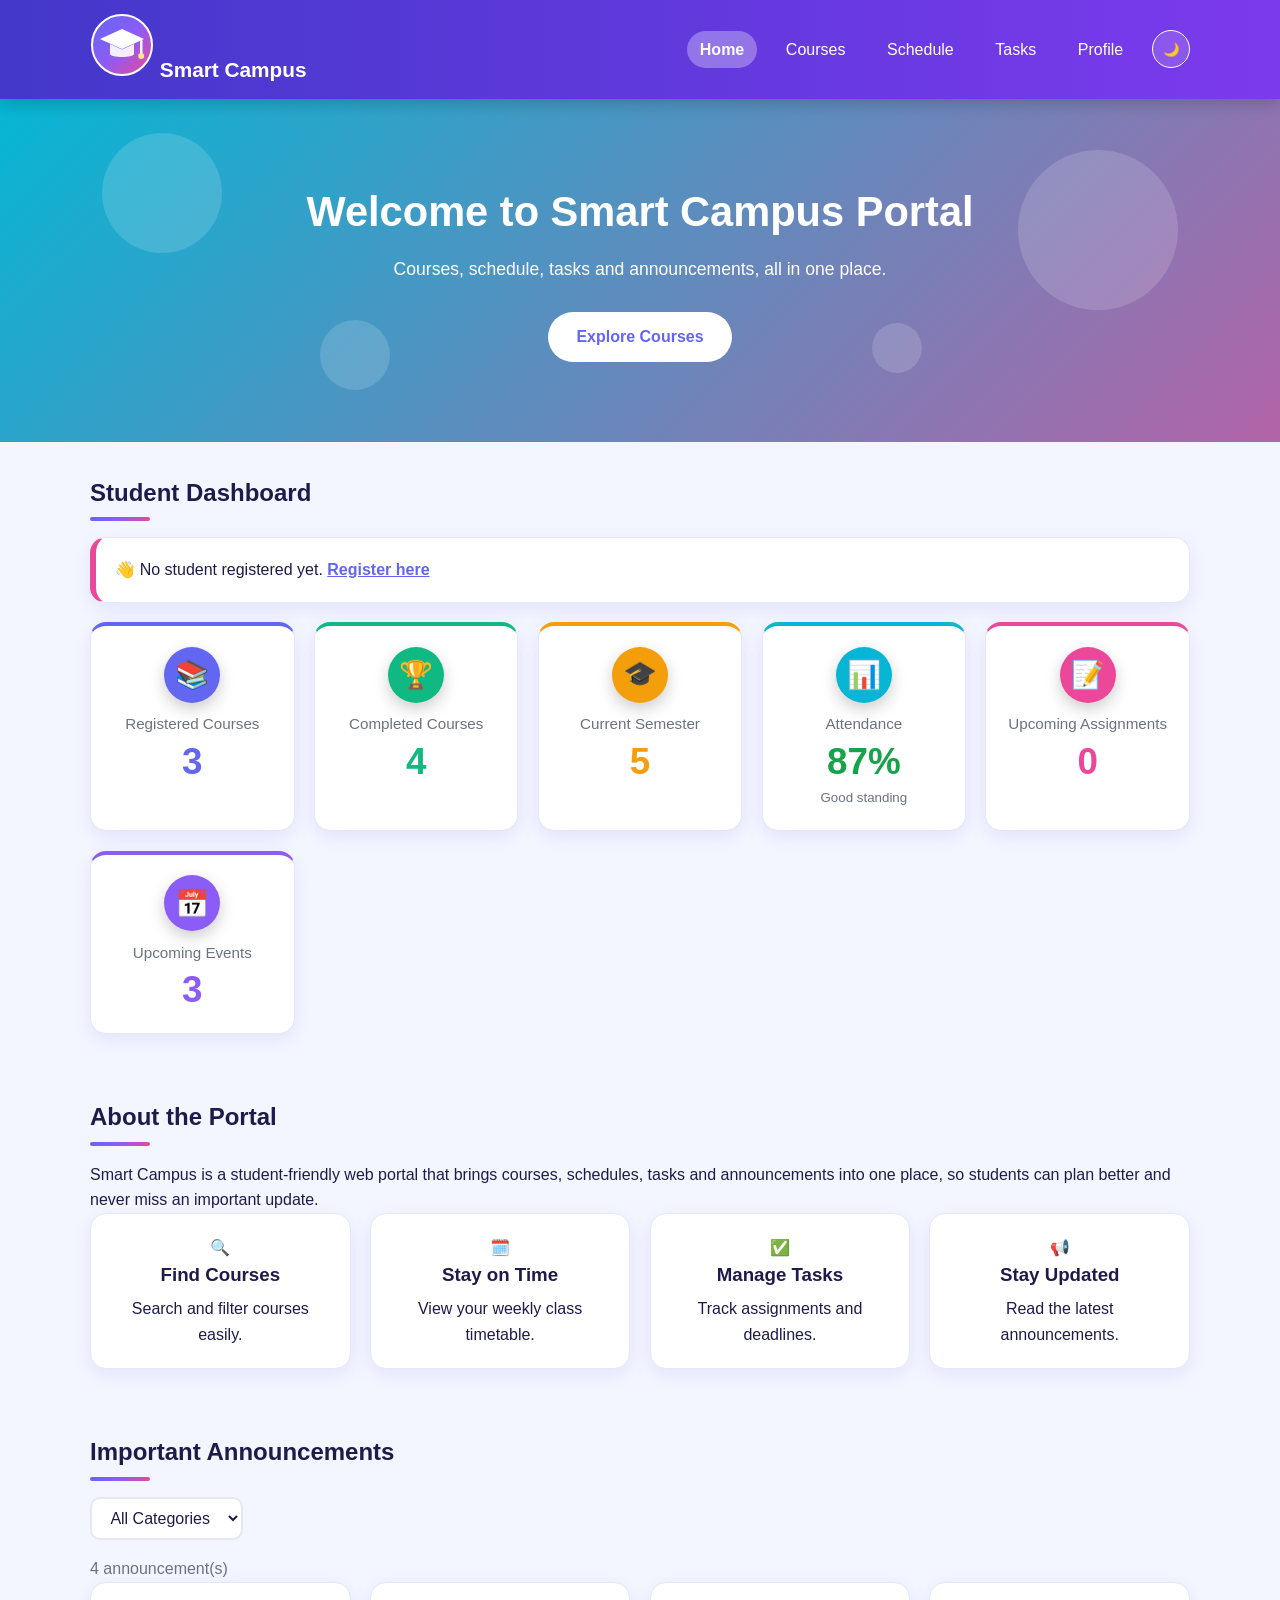
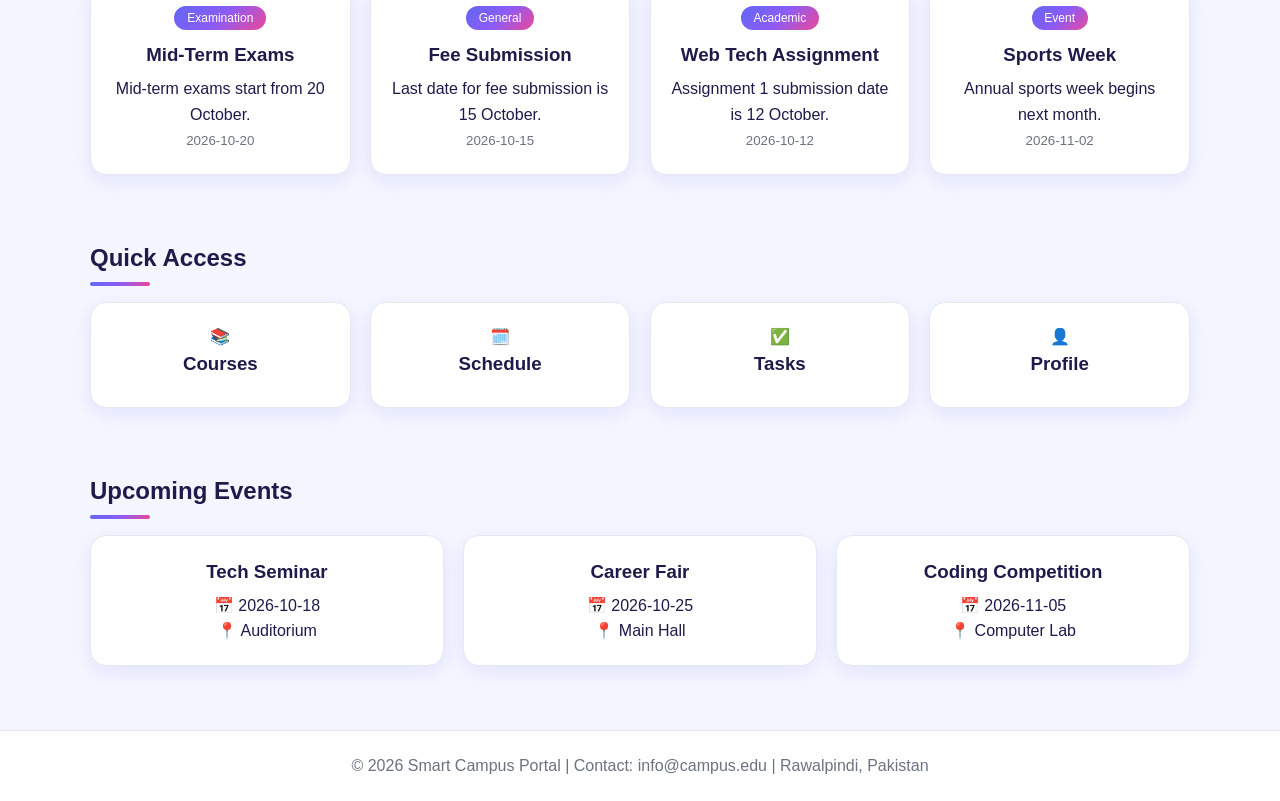
==== commit 848c274f: "Fix HTML formatting issues in index.html" ====
--- a/index.html
+++ b/index.html
@@ -5,7 +5,7 @@
   <meta name="viewport" content="width=device-width, initial-scale=1.0">
   <title>Smart Campus Student Portal</title>
  <link rel="stylesheet" href="css/style.css">
-</head>F
+</head>
 <body>
 
   <header class="site-header">
